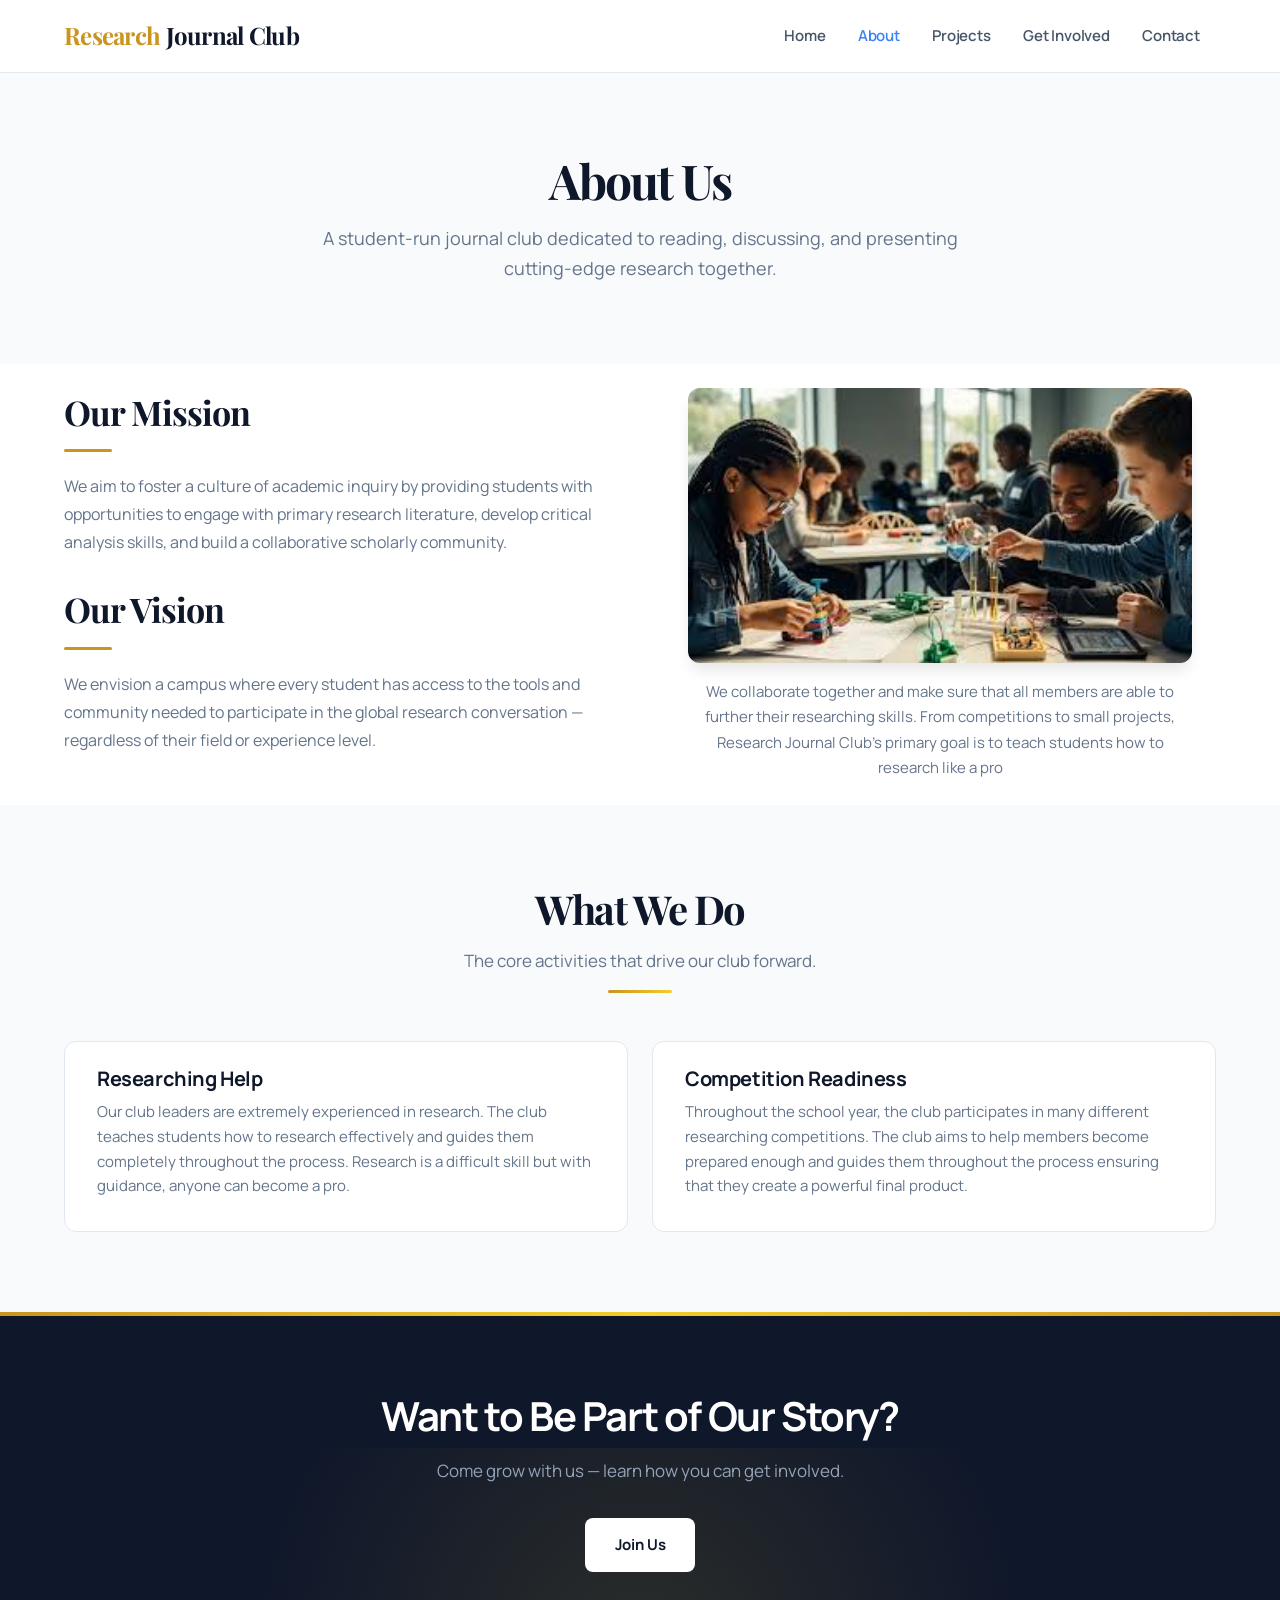
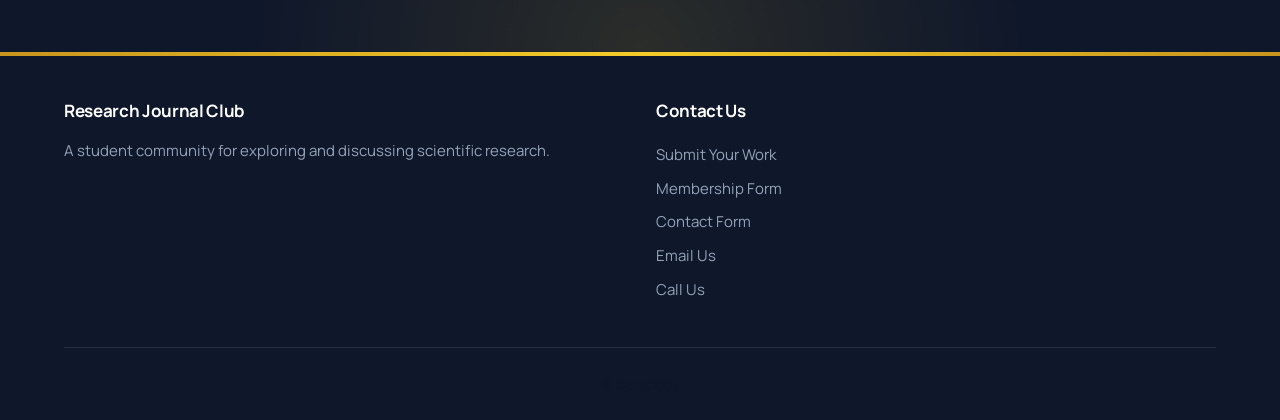
==== about.html @ c1b1b6e2 "Initial website" ====
<!DOCTYPE html>
<html lang="en">
<head>
  <meta charset="UTF-8">
  <meta name="viewport" content="width=device-width, initial-scale=1.0">
  <title>About — Research Journal Club</title>
  <link rel="stylesheet" href="style.css">
  <link href="https://fonts.googleapis.com/css2?family=Manrope:wght@300;400;500;600;700;800&family=Playfair+Display:wght@600;700;800&display=swap" rel="stylesheet">
</head>
<body>
  <header class="site-header" id="siteHeader">
    <nav class="nav-container" aria-label="Main navigation">
      <div class="nav-brand"><a href="index.html"><span class="brand-research">Research</span> <span class="brand-club">Journal Club</span></a></div>
      <button class="mobile-menu-toggle" id="menuToggle" aria-label="Toggle navigation menu" aria-expanded="false">
        <span></span><span></span><span></span>
      </button>
      <ul class="nav-links" id="navLinks">
        <li><a href="index.html">Home</a></li>
        <li><a href="about.html" class="active">About</a></li>
        <li><a href="projects.html">Projects</a></li>
        <li><a href="get-involved.html">Get Involved</a></li>
        <li><a href="contact.html">Contact</a></li>
      </ul>
    </nav>
  </header>
  <main>
    <section class="page-hero">
      <div class="container"><h1>About Us</h1><p>A student-run journal club dedicated to reading, discussing, and presenting cutting-edge research together.</p></div>
    </section>

    <!-- Mission & Vision -->
    <section class="mission-vision-section">
      <div class="container">
        <div class="feature-row mission-feature-row">
          <div class="feature-content">
            <h2 class="serif-heading">Our Mission</h2>
            <div class="gold-line"></div>
            <p>We aim to foster a culture of academic inquiry by providing students with opportunities to engage with primary research literature, develop critical analysis skills, and build a collaborative scholarly community.</p>
            <h2 class="serif-heading" style="margin-top:32px;">Our Vision</h2>
            <div class="gold-line"></div>
            <p>We envision a campus where every student has access to the tools and community needed to participate in the global research conversation — regardless of their field or experience level.</p>
          </div>
          <div class="mission-image-col">
            <img src="competition.jpg" alt="Research Journal Club members collaborating" class="mission-image">
            <figcaption class="mission-image-caption">We collaborate together and make sure that all members are able to further their researching skills. From competitions to small projects, Research Journal Club's primary goal is to teach students how to research like a pro</figcaption>
          </div>
        </div>
      </div>
    </section>
    <!-- What We Do -->
    <section class="section section-alt">
      <div class="container">
        <div class="section-header"><h2 class="serif-heading">What We Do</h2><p>The core activities that drive our club forward.</p></div>
        <div class="cards-grid cards-2">
          <div class="card">
            <h3>Researching Help</h3>
            <p>Our club leaders are extremely experienced in research.  The club teaches students how to research effectively and guides them completely throughout the process. Research is a difficult skill but with guidance, anyone can become a pro. </p>
          </div>
          <div class="card">
            <h3>Competition Readiness</h3>
            <p>Throughout the school year, the club participates in many different researching competitions. The club aims to help members become prepared enough and guides them throughout the process ensuring that they create a powerful final product.</p>
          </div>
        </div>
      </div>
    </section>
    <section class="cta-section">
      <div class="container"><h2>Want to Be Part of Our Story?</h2><p>Come grow with us — learn how you can get involved.</p><a href="get-involved.html" class="btn btn-white">Join Us</a></div>
    </section>
  </main>
  <footer class="site-footer">
    <div class="container">
      <div class="footer-grid cards-2">
        <div class="footer-col"><h4>Research Journal Club</h4><p style="font-size:0.938rem;color:var(--slate-400);line-height:1.7;">A student community for exploring and discussing scientific research.</p></div>
        <div class="footer-col"><h4>Contact Us</h4><a href="https://docs.google.com/forms/d/e/1FAIpQLSdiqnV3cC0em4yYWCjWFpfaemL8PCoftd0-HHiia-mF8Opkvw/viewform?usp=header" target="_blank" rel="noopener noreferrer">Submit Your Work</a><a href="https://docs.google.com/forms/d/e/1FAIpQLSd3scpPHXJg6j2N-tn0t7Pl6aq150WnOX9lQTNZ_n362Z5p2Q/viewform?usp=publish-editor" target="_blank" rel="noopener noreferrer">Membership Form</a><a href="https://docs.google.com/forms/d/e/1FAIpQLSfruUtHiaRtJwE3rYcjUU2Z2coV4j8yooAH_ouB8leFD3TGYA/viewform?usp=header" target="_blank" rel="noopener noreferrer">Contact Form</a><a href="mailto:researchjournalclubfhs@gmail.com">Email Us</a><a href="tel:+15106057849">Call Us</a></div>
      </div>
      <div class="footer-bottom"><p style="color:#0F172A;">&copy; Sanjdiddy</p></div>
    </div>
  </footer>
  <script src="script.js"></script>
</body>
</html>
---- style.css ----
:root {
  --navy-dark: #0F172A; --navy: #1E293B; --navy-light: #334155;
  --blue-primary: #3B82F6; --blue-hover: #2563EB; --blue-light: #EFF6FF; --blue-accent: #60A5FA;
  /* Gold accent (from USC Dornsife & ScienceSites) */
  --gold-primary: #C9951E; --gold-hover: #B8860B; --gold-light: #FFF8E7; --gold-accent: #F4CC29;
  --slate-50: #F8FAFC; --slate-100: #F1F5F9; --slate-200: #E2E8F0; --slate-300: #CBD5E1;
  --slate-400: #94A3B8; --slate-500: #64748B; --slate-600: #475569; --slate-800: #1E293B;
  --white: #FFFFFF; --text-primary: #1E293B; --text-secondary: #64748B; --text-light: #94A3B8;
  --border-color: #E2E8F0;
  --shadow-sm: 0 1px 2px rgba(0,0,0,0.05); --shadow-md: 0 4px 6px -1px rgba(0,0,0,0.1);
  --shadow-lg: 0 10px 15px -3px rgba(0,0,0,0.1); --shadow-xl: 0 20px 25px -5px rgba(0,0,0,0.1);
  --radius-sm: 4px; --radius-md: 8px; --radius-lg: 12px; --radius-full: 9999px;
  --transition: all 0.3s ease;
}
*, *::before, *::after { margin: 0; padding: 0; box-sizing: border-box; }
html { scroll-behavior: smooth; font-size: 16px; }
body {
  font-family: 'Manrope', -apple-system, BlinkMacSystemFont, 'Segoe UI', sans-serif;
  color: var(--text-primary); background: var(--white); line-height: 1.72;
  -webkit-font-smoothing: antialiased;
}
img { max-width: 100%; height: auto; display: block; }
a { color: inherit; text-decoration: none; }
.container { width: 100%; max-width: 1200px; margin: 0 auto; padding: 0 24px; }

/* Serif Heading Utility (Arc Institute style) */
.serif-heading { font-family: 'Playfair Display', Georgia, 'Times New Roman', serif; letter-spacing: -0.02em; line-height: 1.2; }

/* Header / Nav (USC Dornsife: gold/navy brand split) */
.site-header { position: sticky; top: 0; z-index: 1000; background: var(--white); border-bottom: 1px solid var(--border-color); transition: box-shadow 0.3s ease; }
.site-header.scrolled { box-shadow: var(--shadow-md); }
.nav-container { display: flex; align-items: center; justify-content: space-between; max-width: 1200px; margin: 0 auto; padding: 0 24px; height: 72px; }
.nav-brand a { font-family: 'Playfair Display', Georgia, serif; font-size: 1.5rem; font-weight: 700; letter-spacing: -0.03em; display: inline; }
.nav-brand .brand-research { color: var(--gold-primary); }
.nav-brand .brand-club { color: var(--navy-dark); }
.nav-links { display: flex; align-items: center; list-style: none; }
.nav-links a { padding: 8px 16px; font-size: 0.938rem; font-weight: 600; color: var(--slate-600); border-radius: var(--radius-sm); transition: var(--transition); margin-right: 4px; letter-spacing: -0.01em; }
.nav-links a:hover { color: var(--blue-primary); background: var(--blue-light); }
.nav-links a.active { color: var(--blue-primary); font-weight: 600; }
.nav-links a:last-child { margin-right: 0; }
.mobile-menu-toggle { display: none; flex-direction: column; gap: 5px; background: none; border: none; cursor: pointer; padding: 8px; }
.mobile-menu-toggle span { display: block; width: 24px; height: 2px; background: var(--navy-dark); transition: var(--transition); border-radius: 2px; }
.mobile-menu-toggle.active span:nth-child(1) { transform: rotate(45deg) translate(5px, 5px); }
.mobile-menu-toggle.active span:nth-child(2) { opacity: 0; }
.mobile-menu-toggle.active span:nth-child(3) { transform: rotate(-45deg) translate(5px, -5px); }

/* Buttons */
.btn { display: inline-flex; align-items: center; gap: 8px; padding: 12px 28px; font-size: 0.938rem; font-weight: 700; border-radius: var(--radius-md); cursor: pointer; transition: var(--transition); border: 2px solid transparent; text-align: center; justify-content: center; letter-spacing: -0.01em; }
.btn-primary { background: var(--blue-primary); color: var(--white); }
.btn-primary:hover { background: var(--blue-hover); transform: translateY(-1px); box-shadow: var(--shadow-md); }
.btn-outline { background: transparent; border-color: var(--blue-primary); color: var(--blue-primary); }
.btn-outline:hover { background: var(--blue-primary); color: var(--white); }
.btn-white { background: var(--white); color: var(--navy-dark); }
.btn-white:hover { background: var(--slate-100); }
/* Gold button variants */
.btn-gold { background: var(--gold-primary); color: var(--navy-dark); }
.btn-gold:hover { background: var(--gold-hover); transform: translateY(-2px); box-shadow: 0 4px 12px rgba(201,149,30,0.35); }
.btn-outline-gold { background: transparent; border-color: var(--gold-primary); color: var(--gold-hover); }
.btn-outline-gold:hover { background: var(--gold-primary); color: var(--navy-dark); }

/* Hero */
.hero { padding: 120px 0; }
.hero-navy { background: var(--navy-dark); color: var(--white); position: relative; overflow: hidden; }
.hero-navy::before { content:''; position:absolute; top:-50%; right:-20%; width:60%; height:150%; background: radial-gradient(circle, rgba(59,130,246,0.15) 0%, transparent 70%); pointer-events:none; }
.hero-content { max-width: 720px; position: relative; z-index: 1; }
.hero h1 { font-size: 3.75rem; letter-spacing: -0.04em; margin-bottom: 24px; line-height: 1.1; }
.hero p { font-size: 1.2rem; color: var(--slate-400); max-width: 600px; margin-bottom: 36px; line-height: 1.75; }

/* Page Hero */
.page-hero { padding: 80px 0; background: var(--slate-50); text-align: center; }
.page-hero h1 { font-size: 3rem; color: var(--navy-dark); letter-spacing: -0.04em; margin-bottom: 16px; line-height: 1.15; }
.page-hero p { font-size: 1.125rem; color: var(--text-secondary); max-width: 640px; margin: 0 auto; line-height: 1.65; }

/* Section Base */
.section { padding: 80px 0; }
.section-alt { background: var(--slate-50); }
.section-header { text-align: center; margin-bottom: 48px; }
.section-header h2 { font-size: 2.5rem; color: var(--navy-dark); letter-spacing: -0.035em; margin-bottom: 14px; line-height: 1.2; }
.section-header p { font-size: 1.063rem; color: var(--text-secondary); max-width: 560px; margin: 0 auto; line-height: 1.6; }

/* Cards */
.cards-grid { display: grid; gap: 24px; }
.cards-3 { grid-template-columns: repeat(3, 1fr); }
.cards-2 { grid-template-columns: repeat(2, 1fr); }
.card { background: var(--white); border: 1px solid var(--border-color); border-radius: var(--radius-lg); padding: 24px 32px 32px; transition: var(--transition); }
.card h3 { font-size: 1.25rem; color: var(--navy-dark); margin-bottom: 8px; letter-spacing: -0.02em; line-height: 1.3; }
.card p { font-size: 0.938rem; color: var(--text-secondary); line-height: 1.65; }
.card:hover { transform: translateY(-4px); box-shadow: var(--shadow-lg); border-color: var(--blue-accent); }

/* Feature Row */
.feature-row { display: grid; gap: 48px; align-items: center; margin-bottom: 64px; }
.feature-row:last-child { margin-bottom: 0; }
.feature-row.reverse .feature-content { order: 2; }
.feature-row.reverse .feature-image { order: 1; }
.feature-content h2 { font-family: 'Playfair Display', Georgia, serif; font-size: 2.125rem; color: var(--navy-dark); margin-bottom: 16px; letter-spacing: -0.03em; line-height: 1.25; }
/* Gold line under feature title */
.feature-content .gold-line { width: 48px; height: 3px; background: var(--gold-primary); border-radius: 2px; margin-bottom: 20px; }
.feature-content p { color: var(--text-secondary); font-size: 1rem; line-height: 1.75; margin-bottom: 24px; }

/* Mission Vision Section - Image Column */
.mission-feature-row { grid-template-columns: 1fr 1fr; gap: 100px; }
.mission-image-col { display: flex; flex-direction: column; align-items: center; justify-content: center; padding: 24px; }
.mission-image { width: 100%; max-width: 520px; height: auto; border-radius: var(--radius-lg); box-shadow: var(--shadow-lg); object-fit: cover; }
.mission-image-caption { text-align: center; font-family: 'Manrope', -apple-system, BlinkMacSystemFont, 'Segoe UI', sans-serif; font-size: 0.938rem; color: var(--text-secondary); line-height: 1.7; margin-top: 16px; max-width: 480px; }

/* Placeholders */
.img-placeholder, .feature-image-placeholder { background: linear-gradient(135deg, var(--slate-100), var(--slate-200)); border-radius: var(--radius-lg); display: flex; align-items: center; justify-content: center; color: var(--text-light); font-size: 0.875rem; }

/* Badges / Tags (Arc Institute publication badges) */
.badge-row { display: flex; gap: 8px; align-items: center; flex-wrap: wrap; margin-bottom: 16px; }
.badge-pill { display: inline-flex; align-items: center; gap: 6px; padding: 4px 12px; font-size: 0.813rem; font-weight: 600; border-radius: var(--radius-full); letter-spacing: 0.02em; text-transform: uppercase; }
.badge-gold { background: var(--gold-light); color: var(--gold-hover); }
.badge-blue { background: var(--blue-light); color: var(--blue-primary); }
.badge-outline { border: 1px solid var(--border-color); color: var(--text-secondary); background: transparent; }

/* Steps (with gold gradient number) */
.steps { counter-reset: step; }
.step-item { position: relative; padding-left: 64px; }
.step-number { position: absolute; left: 0; top: 0; width: 44px; height: 44px; background: linear-gradient(135deg, var(--gold-primary), var(--gold-accent)); color: var(--navy-dark); border-radius: var(--radius-full); display: flex; align-items: center; justify-content: center; font-weight: 700; font-size: 1.125rem; }
.step-item h3 { font-size: 1.188rem; color: var(--navy-dark); margin-bottom: 8px; letter-spacing: -0.02em; line-height: 1.4; font-weight: 700; }
.step-item p { color: var(--text-secondary); font-size: 0.938rem; line-height: 1.6; }

/* CTA */
.cta-section { background: var(--navy-dark); padding: 80px 0; text-align: center; color: var(--white); }
.cta-section h2 { font-size: 2.5rem; margin-bottom: 16px; letter-spacing: -0.035em; line-height: 1.2; }
.cta-section p { color: var(--slate-400); max-width: 560px; margin: 0 auto 32px; font-size: 1.063rem; line-height: 1.75; }

/* Footer */
.site-footer { background: var(--navy-dark); color: var(--slate-400); padding: 48px 0 24px; }
.footer-grid { display: grid; gap: 32px; margin-bottom: 40px; }
.footer-col h4 { color: var(--white); font-size: 1.063rem; font-weight: 700; margin-bottom: 16px; letter-spacing: -0.02em; line-height: 1.3; }
.footer-col a { display: block; padding: 4px 0; font-size: 0.938rem; color: var(--slate-400); transition: var(--transition); }
.footer-col a:hover { color: var(--gold-accent); }
.footer-bottom { border-top: 1px solid rgba(255,255,255,0.1); padding-top: 24px; text-align: center; font-size: 0.875rem; }

/* ============================================================
   RESPONSIVE DESIGN — fluid typography & mobile-first breakpoints
   Targets: phones (320–480px), large phones / small tablets (481–768px)
           iPads / landscape phones (769–1024px), laptops+ (1025px+)
   ============================================================ */

/* -- Large phones & small tablets (max 768px) -- */
@media (max-width: 768px) {
  /* Fluid hero heading — scales down from ~3.75rem to ~2.5rem */
  .hero    { padding: 60px 0; }
  .hero h1 { font-size: clamp(2rem, 5vw, 2.75rem); letter-spacing: -0.03em; }
  .hero p  { font-size: 1rem; margin-bottom: 28px; }

  /* Page hero */
  .page-hero { padding: 48px 0 56px; }
  .page-hero h1 { font-size: clamp(1.75rem, 4vw, 2.25rem); letter-spacing: -0.03em; }
  .page-hero p  { font-size: 1rem; }

  /* Sections */
  .section    { padding: 48px 0; }
  .section-header h2,
  .feature-content h2 { font-size: clamp(1.5rem, 3.5vw, 1.875rem); }

  /* Feature rows stack on small screens */
  .feature-row,
  .feature-row.reverse { grid-template-columns: 1fr; gap: 24px; }
  .feature-row.reverse .feature-content,
  .feature-row.reverse .feature-image { order: unset; }
  .feature-content p  { font-size: 0.938rem; margin-bottom: 16px; }

  /* Cards — single column */
  .cards-3, .cards-2 { grid-template-columns: 1fr; }
  .card               { padding: 20px 24px 28px; }

  /* Footer */
  .footer-grid    { gap: 24px; }
  .btn            { width: 100%; justify-content: center; }

  /* Buttons — bigger tap targets on touch devices */
  .btn      { padding: 14px 28px; min-height: 48px; }

  /* Section header smaller subtitle */
  .section-header p    { font-size: 0.938rem; max-width: 100%; }
}

/* -- iPads & large phones / landscape (max 1024px) -- */
@media (max-width: 1024px) and (min-width: 769px) {
  /* Cards go to 2 columns on tablets */
  .cards-3     { grid-template-columns: repeat(2, 1fr); }

  /* Slightly reduced section padding for tablet */
  .section     { padding: 56px 0; }
  .hero        { padding: 80px 0; }
  .hero h1     { font-size: clamp(2rem, 3.5vw, 3rem); }
  .page-hero   { padding: 64px 0; }
  .page-hero h1 { font-size: clamp(1.75rem, 3vw, 2.75rem); }

  /* Footer keeps 2 columns on tablets */
  .footer-grid    { grid-template-columns: repeat(2, 1fr); }

  /* Feature rows stay stacked */
  .feature-row,
  .feature-row.reverse { grid-template-columns: 1fr; gap: 32px; }
}

/* -- Laptops & desktops (min 1025px) — keep original defaults -- */
@media (min-width: 1025px) {
  .cards-3     { grid-template-columns: repeat(3, 1fr); }
  .feature-row,
  .feature-row.reverse { grid-template-columns: 1fr 1fr; gap: 48px; }
}

/* -- Phones (max 480px) — tighter spacing & smaller type -- */
@media (max-width: 480px) {
  .container              { padding: 0 16px; }
  .hero                   { padding: 48px 0 56px; }
  .hero h1                { font-size: clamp(1.75rem, 6vw, 2.25rem); }
  .page-hero              { padding: 36px 0 44px; }
  .page-hero h1           { font-size: clamp(1.5rem, 5vw, 2rem); }
  .section                { padding: 36px 0; }
  .section-header         { margin-bottom: 28px; }
  .section-header h2      { font-size: clamp(1.375rem, 4vw, 1.625rem); }
  .cta-section            { padding: 48px 0; }
  .cta-section h2         { font-size: clamp(1.5rem, 5vw, 2rem); }
  .cta-section p          { font-size: 0.938rem; margin-bottom: 24px; }
  .site-footer            { padding: 32px 0 16px; }
  .footer-grid            { grid-template-columns: 1fr; gap: 20px; }
  .footer-bottom          { padding-top: 16px; }
  .card                   { padding: 16px 20px 24px; }
  .card h3                { font-size: 1.125rem; margin-bottom: 6px; }
  .feature-content h2     { font-size: clamp(1.375rem, 4vw, 1.625rem); margin-bottom: 10px; }
  .feature-row            { gap: 20px; margin-bottom: 48px; }

  /* Nav menu tighter on very small phones */
  .nav-links              { padding: 24px 16px; gap: 2px; }
  .hero p                 { font-size: 0.938rem; max-width: 100%; margin-bottom: 24px; }
}

/* -- Very small phones (max 360px) — ultra compact -- */
@media (max-width: 360px) {
  .container              { padding: 0 12px; }
  .hero                   { padding: 36px 0 44px; }
  .hero h1                { font-size: clamp(1.5rem, 7vw, 2rem); }
  .page-hero h1           { font-size: 1.375rem; }
  .section-header h2      { font-size: 1.375rem; }
  .cta-section h2         { font-size: 1.375rem; }
  .card                   { padding: 14px 16px 20px; }
  .btn                    { width: 100%; padding: 12px 20px; font-size: 0.875rem; }
}

@media (max-width: 992px) {
  /* Hide desktop horizontal nav on smaller screens */
  .nav-links { display: none !important; }

  /* Mobile dropdown panel below navbar */
  .nav-links.open {
    display: flex !important;
    position: fixed;
    top: 72px;
    left: 0;
    right: 0;
    background: var(--white);
    flex-direction: column;
    align-items: stretch;
    padding: 8px 0;
    gap: 2px;
    box-shadow: 0 8px 30px rgba(0, 0, 0, 0.12);
    z-index: 999;
    max-height: calc(100vh - 72px);
    overflow-y: auto;
    -webkit-overflow-scrolling: touch;
    animation: slideDown 0.3s ease forwards;
  }

  .nav-links a {
    font-size: 1rem;
    padding: 14px 28px;
    width: 100%;
    text-align: center;
    letter-spacing: -0.01em;
  }

  /* Show hamburger button */
  .mobile-menu-toggle { display: flex; z-index: 1001; }
}

@keyframes slideDown {
  from { opacity: 0; transform: translateY(-8px); }
  to   { opacity: 1; transform: translateY(0); }
}

body.menu-open { overflow: hidden; }
/* Card Icon (clean SVG illustration boxes — from Columbia Sites) */
.card-icon { width: 56px; height: 56px; border-radius: var(--radius-md); background: var(--gold-light); color: var(--gold-hover); display: flex; align-items: center; justify-content: center; flex-shrink: 0; }
.card-icon svg { width: 26px; height: 26px; }

/* Card gold top border reveal on hover */
.card { position: relative; overflow: hidden; }
.card::before { content: ''; position: absolute; top: 0; left: 0; right: 0; height: 3px; background: linear-gradient(90deg, var(--gold-primary), var(--gold-accent)); transform: scaleX(0); transform-origin: left; transition: transform 0.35s ease; z-index: 1; }
.card:hover::before { transform: scaleX(1); }

/* Hero serif headings */
.hero h1 { font-family: 'Playfair Display', Georgia, serif; }

/* Page hero serif heading */
.page-hero h1 { font-family: 'Playfair Display', Georgia, serif; }

/* Section header serif heading with gold divider */
.section-header { position: relative; }
.section-header h2 { font-family: 'Playfair Display', Georgia, serif; }
.section-header::after { content: ''; display: block; width: 64px; height: 3px; background: linear-gradient(90deg, var(--gold-primary), var(--gold-accent)); margin: 16px auto 0; border-radius: 2px; }

/* CTA with gold gradient top bar */
.cta-section { position: relative; overflow: hidden; }
.cta-section::before { content: ''; position: absolute; top: 0; left: 0; right: 0; height: 4px; background: linear-gradient(90deg, var(--gold-primary), var(--gold-accent), var(--gold-primary)); }
.cta-section .container { position: relative; z-index: 1; }
.cta-section::after { content: ''; position: absolute; bottom: -60%; left: 50%; transform: translateX(-50%); width: 80%; height: 120%; background: radial-gradient(circle, rgba(244,204,41,0.12) 0%, transparent 70%); pointer-events: none; }

/* Footer with gold top bar */
.site-footer { position: relative; overflow: hidden; }
.site-footer::before { content: ''; position: absolute; top: 0; left: 0; right: 0; height: 4px; background: linear-gradient(90deg, var(--gold-primary), var(--gold-accent), var(--gold-primary)); }

/* Badge for dark backgrounds */
.badge-light { border: 1px solid rgba(255,255,255,0.35); color: var(--slate-300); background: rgba(255,255,255,0.06); }

/* =========================================
   Research Ideas Section Styling
   ========================================= */
.research-ideas-list {
  display: flex;
  flex-direction: column;
  gap: 0;
  max-width: 900px;
  margin: 0 auto;
}

.research-idea-card {
  display: flex;
  align-items: flex-start;
  gap: 28px;
  padding: 32px 36px;
  background: var(--white);
  border-radius: var(--radius-lg);
  transition: var(--transition);
}

.research-idea-card:hover {
  background: var(--slate-50);
  box-shadow: var(--shadow-md);
}

.research-idea-right-image {
  flex-shrink: 0;
  width: 200px;
  height: 260px;
  object-fit: cover;
  border-radius: var(--radius-md);
  box-shadow: var(--shadow-md);
}

.research-idea-images-stack {
  display: flex;
  flex-direction: column;
  gap: 16px;
  flex-shrink: 0;
  width: 200px;
}

.research-idea-number {
  flex-shrink: 0;
  width: 64px;
  height: 64px;
  display: flex;
  align-items: center;
  justify-content: center;
  font-family: 'Playfair Display', Georgia, serif;
  font-size: 2rem;
  font-weight: 800;
  color: var(--gold-primary);
  border: 2px dashed var(--gold-primary);
  border-radius: var(--radius-md);
  line-height: 1;
}

.research-idea-content {
  flex: 1;
  min-width: 0;
}

.research-idea-title {
  font-family: 'Playfair Display', Georgia, serif;
  font-size: 1.375rem;
  font-weight: 700;
  color: var(--navy-dark);
  margin-bottom: 12px;
  line-height: 1.35;
}

.research-idea-image {
  width: 100%;
  max-width: 100%;
  height: auto;
  border-radius: var(--radius-md);
  margin-bottom: 16px;
  object-fit: cover;
}

.prompts-label {
  font-weight: 700;
  font-size: 0.938rem;
  color: var(--navy-dark);
  margin-bottom: 8px;
}

.prompts-list {
  list-style: none;
  padding-left: 0;
  margin: 0;
}

.prompts-list li {
  position: relative;
  padding-left: 22px;
  margin-bottom: 10px;
  font-size: 0.938rem;
  color: var(--text-secondary);
  line-height: 1.65;
}

.prompts-list li::before {
  content: '◆';
  position: absolute;
  left: 0;
  top: 0;
  color: var(--gold-primary);
  font-size: 0.55rem;
  line-height: 1.72;
}

.research-idea-separator {
  height: 28px;
  margin: 0 36px;
  position: relative;
}

.research-idea-separator::before {
  content: '';
  position: absolute;
  left: 0;
  right: 50%;
  top: 50%;
  height: 2px;
  background-image: repeating-linear-gradient(
    to right,
    var(--gold-primary) 0,
    var(--gold-primary) 10px,
    transparent 10px,
    transparent 18px
  );
}

@media (max-width: 768px) {
  .research-idea-card {
    flex-direction: column;
    gap: 16px;
    padding: 24px 20px;
  }

  .research-idea-number {
    width: 52px;
    height: 52px;
    font-size: 1.5rem;
  }

  .research-idea-title {
    font-size: 1.188rem;
  }

  .prompts-list li {
    font-size: 0.875rem;
  }

  .research-idea-separator {
    padding: 0 20px;
  }
}
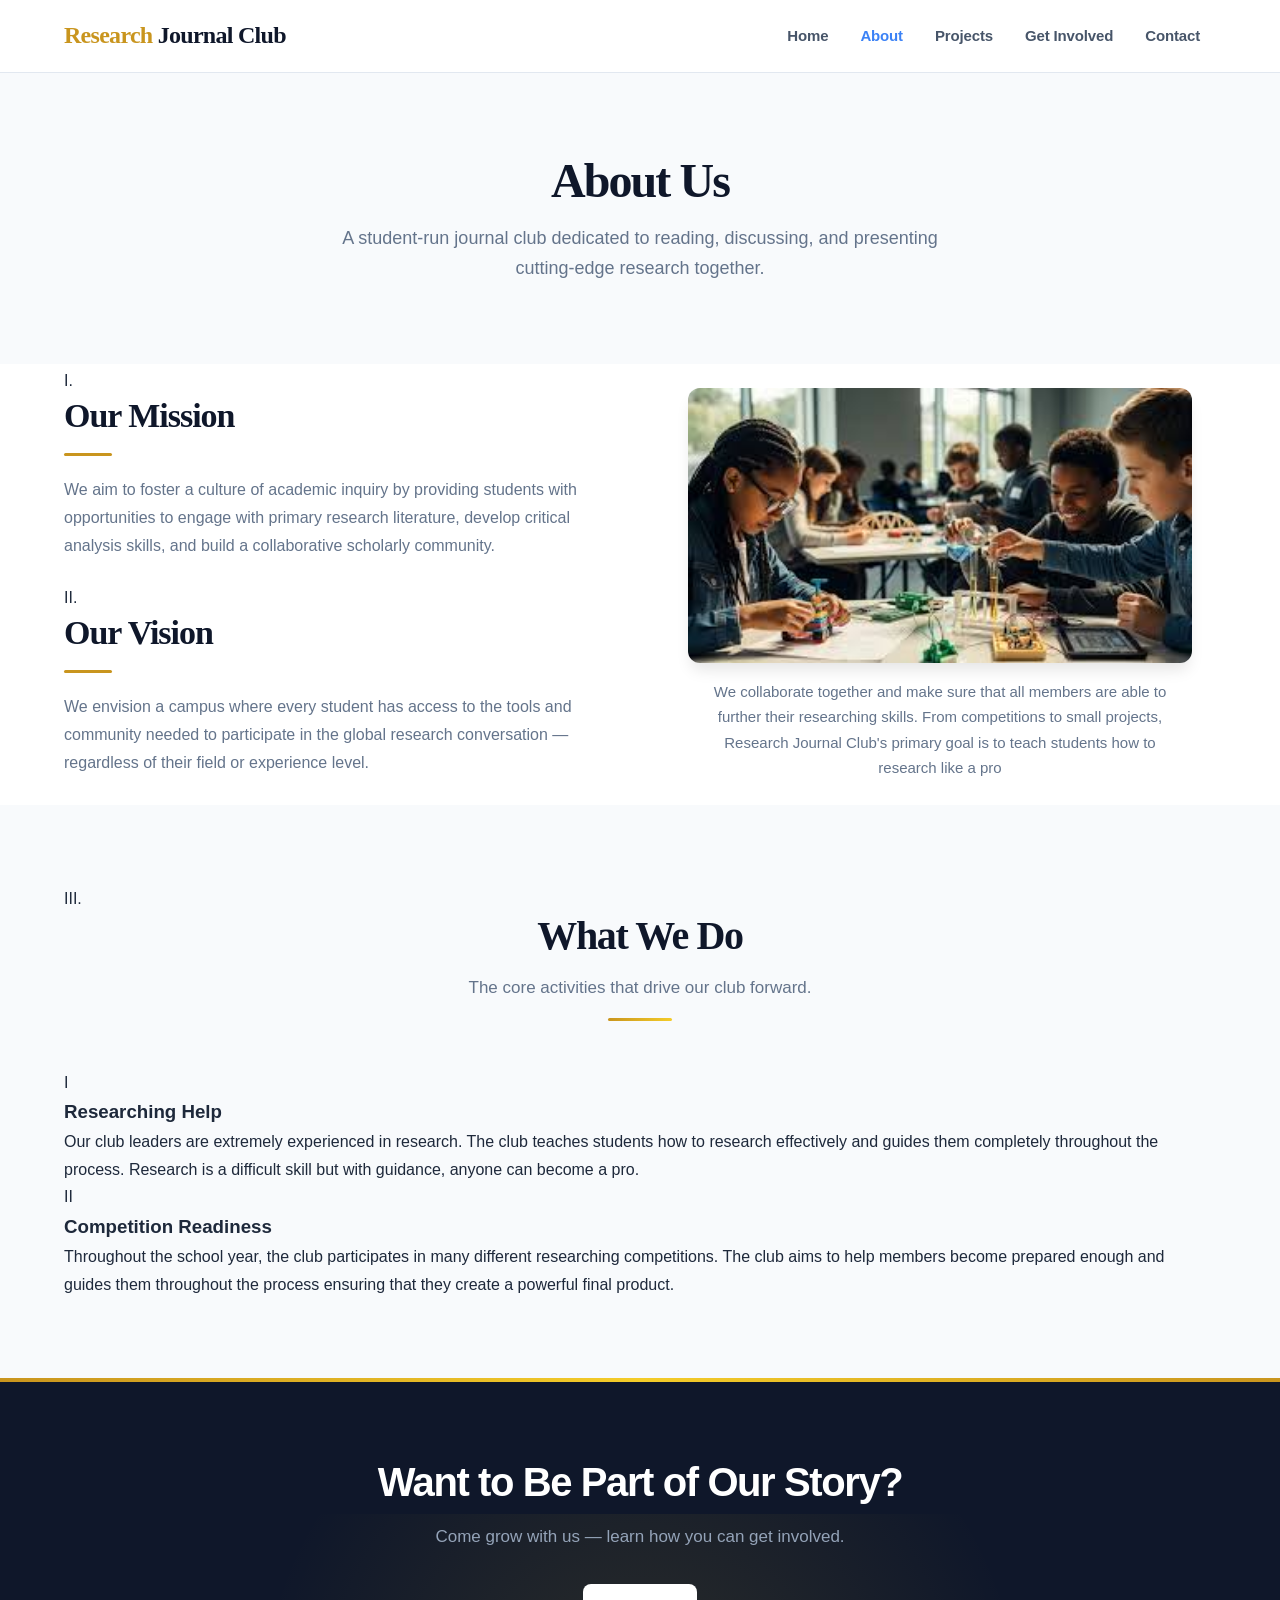
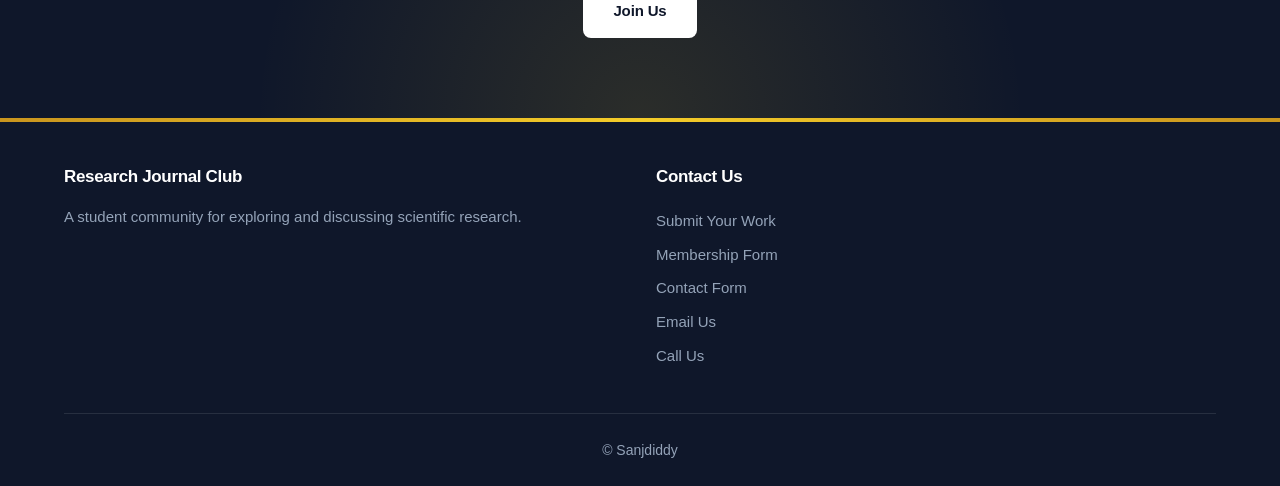
==== commit d5b8a3bc: "Update font links and restructure content sections" ====
--- a/about.html
+++ b/about.html
@@ -5,7 +5,7 @@
   <meta name="viewport" content="width=device-width, initial-scale=1.0">
   <title>About — Research Journal Club</title>
   <link rel="stylesheet" href="style.css">
-  <link href="https://fonts.googleapis.com/css2?family=Manrope:wght@300;400;500;600;700;800&family=Playfair+Display:wght@600;700;800&display=swap" rel="stylesheet">
+  <link href="https://fonts.googleapis.com/css2?family=Fraunces:ital,wght@0,400;0,500;0,600;0,700;0,900;1,500;1,600&family=Source+Serif+4:ital,wght@0,400;0,500;0,600;0,700;1,400&family=IBM+Plex+Mono:wght@400;500;600&display=swap" rel="stylesheet">
 </head>
 <body>
   <header class="site-header" id="siteHeader">
@@ -33,10 +33,12 @@
       <div class="container">
         <div class="feature-row mission-feature-row">
           <div class="feature-content">
+            <span class="section-numeral">I.</span>
             <h2 class="serif-heading">Our Mission</h2>
             <div class="gold-line"></div>
             <p>We aim to foster a culture of academic inquiry by providing students with opportunities to engage with primary research literature, develop critical analysis skills, and build a collaborative scholarly community.</p>
-            <h2 class="serif-heading" style="margin-top:32px;">Our Vision</h2>
+            <span class="section-numeral" style="margin-top:24px;">II.</span>
+            <h2 class="serif-heading">Our Vision</h2>
             <div class="gold-line"></div>
             <p>We envision a campus where every student has access to the tools and community needed to participate in the global research conversation — regardless of their field or experience level.</p>
           </div>
@@ -50,15 +52,22 @@
     <!-- What We Do -->
     <section class="section section-alt">
       <div class="container">
+        <span class="section-numeral">III.</span>
         <div class="section-header"><h2 class="serif-heading">What We Do</h2><p>The core activities that drive our club forward.</p></div>
-        <div class="cards-grid cards-2">
-          <div class="card">
-            <h3>Researching Help</h3>
-            <p>Our club leaders are extremely experienced in research.  The club teaches students how to research effectively and guides them completely throughout the process. Research is a difficult skill but with guidance, anyone can become a pro. </p>
+        <div class="index-list">
+          <div class="index-item">
+            <span class="index-marker">I</span>
+            <div class="index-body">
+              <h3>Researching Help</h3>
+              <p>Our club leaders are extremely experienced in research.  The club teaches students how to research effectively and guides them completely throughout the process. Research is a difficult skill but with guidance, anyone can become a pro. </p>
+            </div>
           </div>
-          <div class="card">
-            <h3>Competition Readiness</h3>
-            <p>Throughout the school year, the club participates in many different researching competitions. The club aims to help members become prepared enough and guides them throughout the process ensuring that they create a powerful final product.</p>
+          <div class="index-item">
+            <span class="index-marker">II</span>
+            <div class="index-body">
+              <h3>Competition Readiness</h3>
+              <p>Throughout the school year, the club participates in many different researching competitions. The club aims to help members become prepared enough and guides them throughout the process ensuring that they create a powerful final product.</p>
+            </div>
           </div>
         </div>
       </div>
@@ -73,9 +82,9 @@
         <div class="footer-col"><h4>Research Journal Club</h4><p style="font-size:0.938rem;color:var(--slate-400);line-height:1.7;">A student community for exploring and discussing scientific research.</p></div>
         <div class="footer-col"><h4>Contact Us</h4><a href="https://docs.google.com/forms/d/e/1FAIpQLSdiqnV3cC0em4yYWCjWFpfaemL8PCoftd0-HHiia-mF8Opkvw/viewform?usp=header" target="_blank" rel="noopener noreferrer">Submit Your Work</a><a href="https://docs.google.com/forms/d/e/1FAIpQLSd3scpPHXJg6j2N-tn0t7Pl6aq150WnOX9lQTNZ_n362Z5p2Q/viewform?usp=publish-editor" target="_blank" rel="noopener noreferrer">Membership Form</a><a href="https://docs.google.com/forms/d/e/1FAIpQLSfruUtHiaRtJwE3rYcjUU2Z2coV4j8yooAH_ouB8leFD3TGYA/viewform?usp=header" target="_blank" rel="noopener noreferrer">Contact Form</a><a href="mailto:researchjournalclubfhs@gmail.com">Email Us</a><a href="tel:+15106057849">Call Us</a></div>
       </div>
-      <div class="footer-bottom"><p style="color:#0F172A;">&copy; Sanjdiddy</p></div>
+      <div class="footer-bottom"><p style="color:var(--ink);">&copy; Sanjdiddy</p></div>
     </div>
   </footer>
   <script src="script.js"></script>
 </body>
-</html>+</html>
